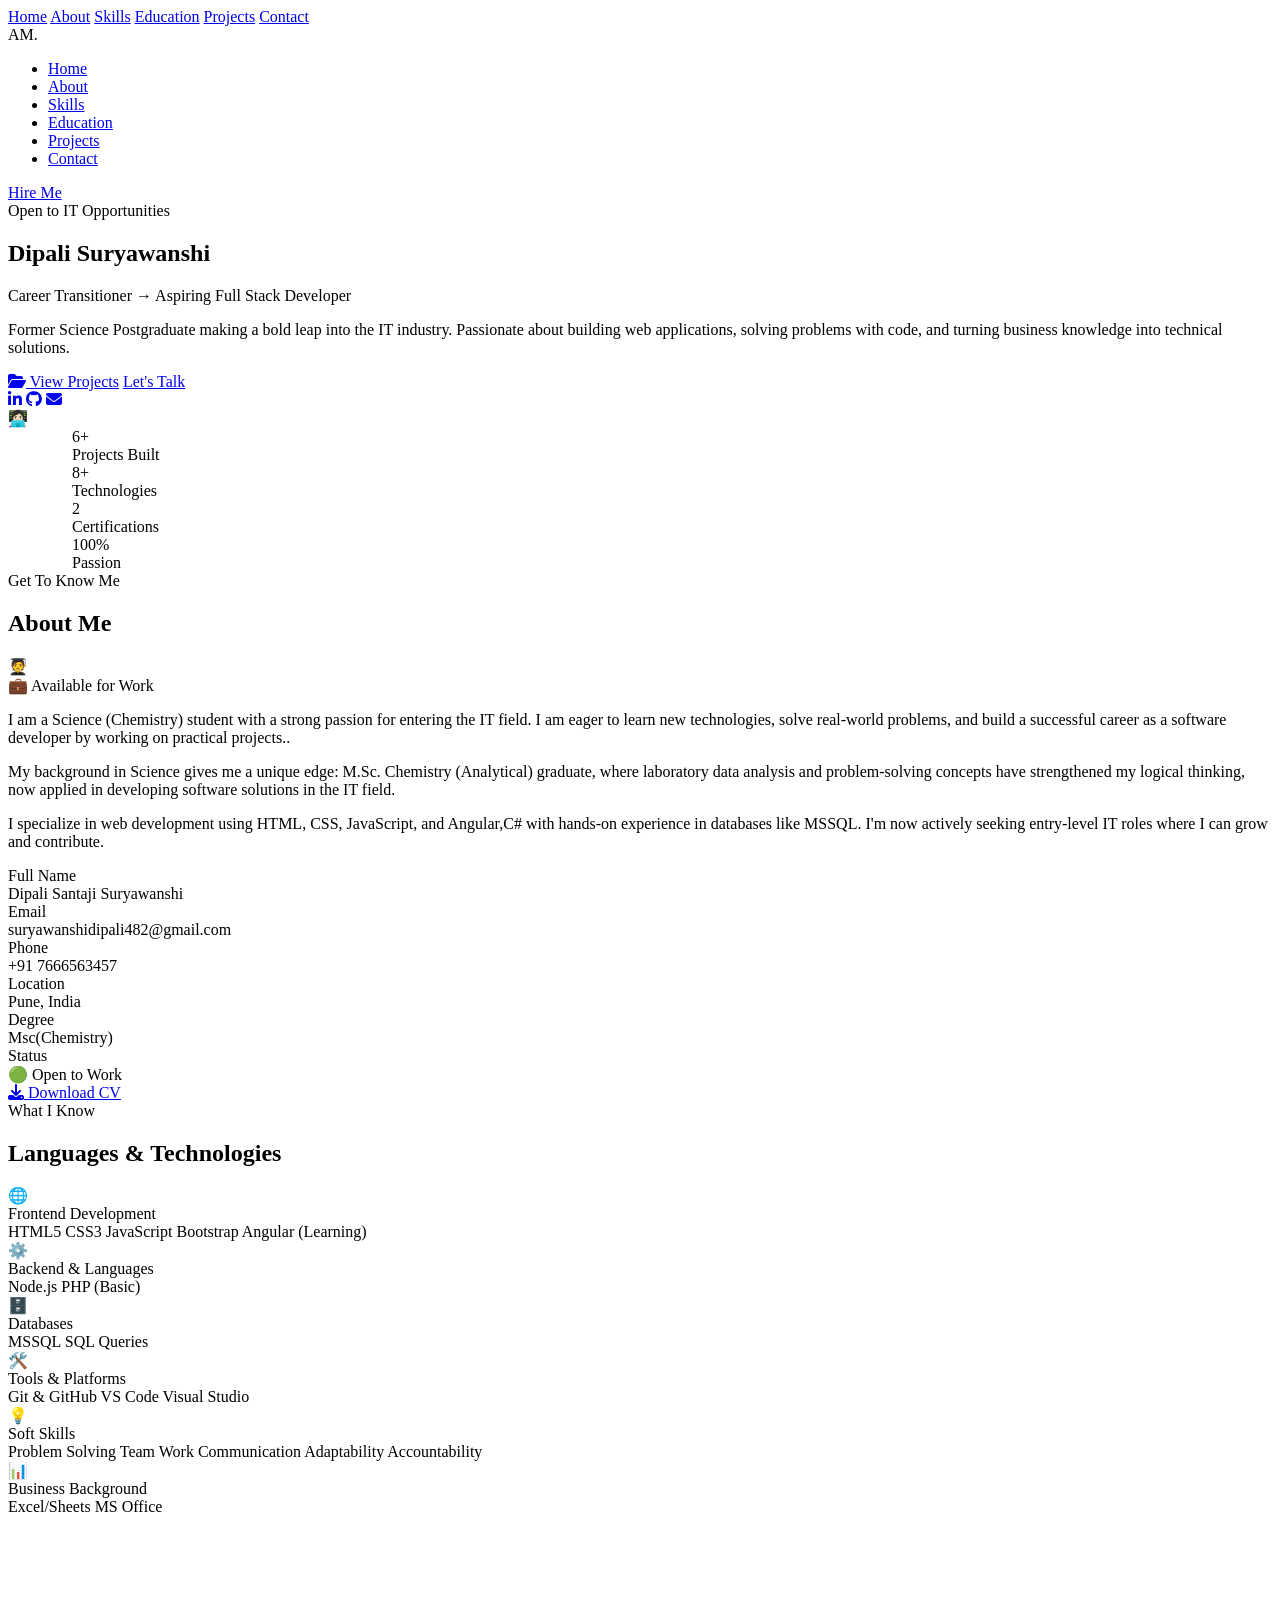
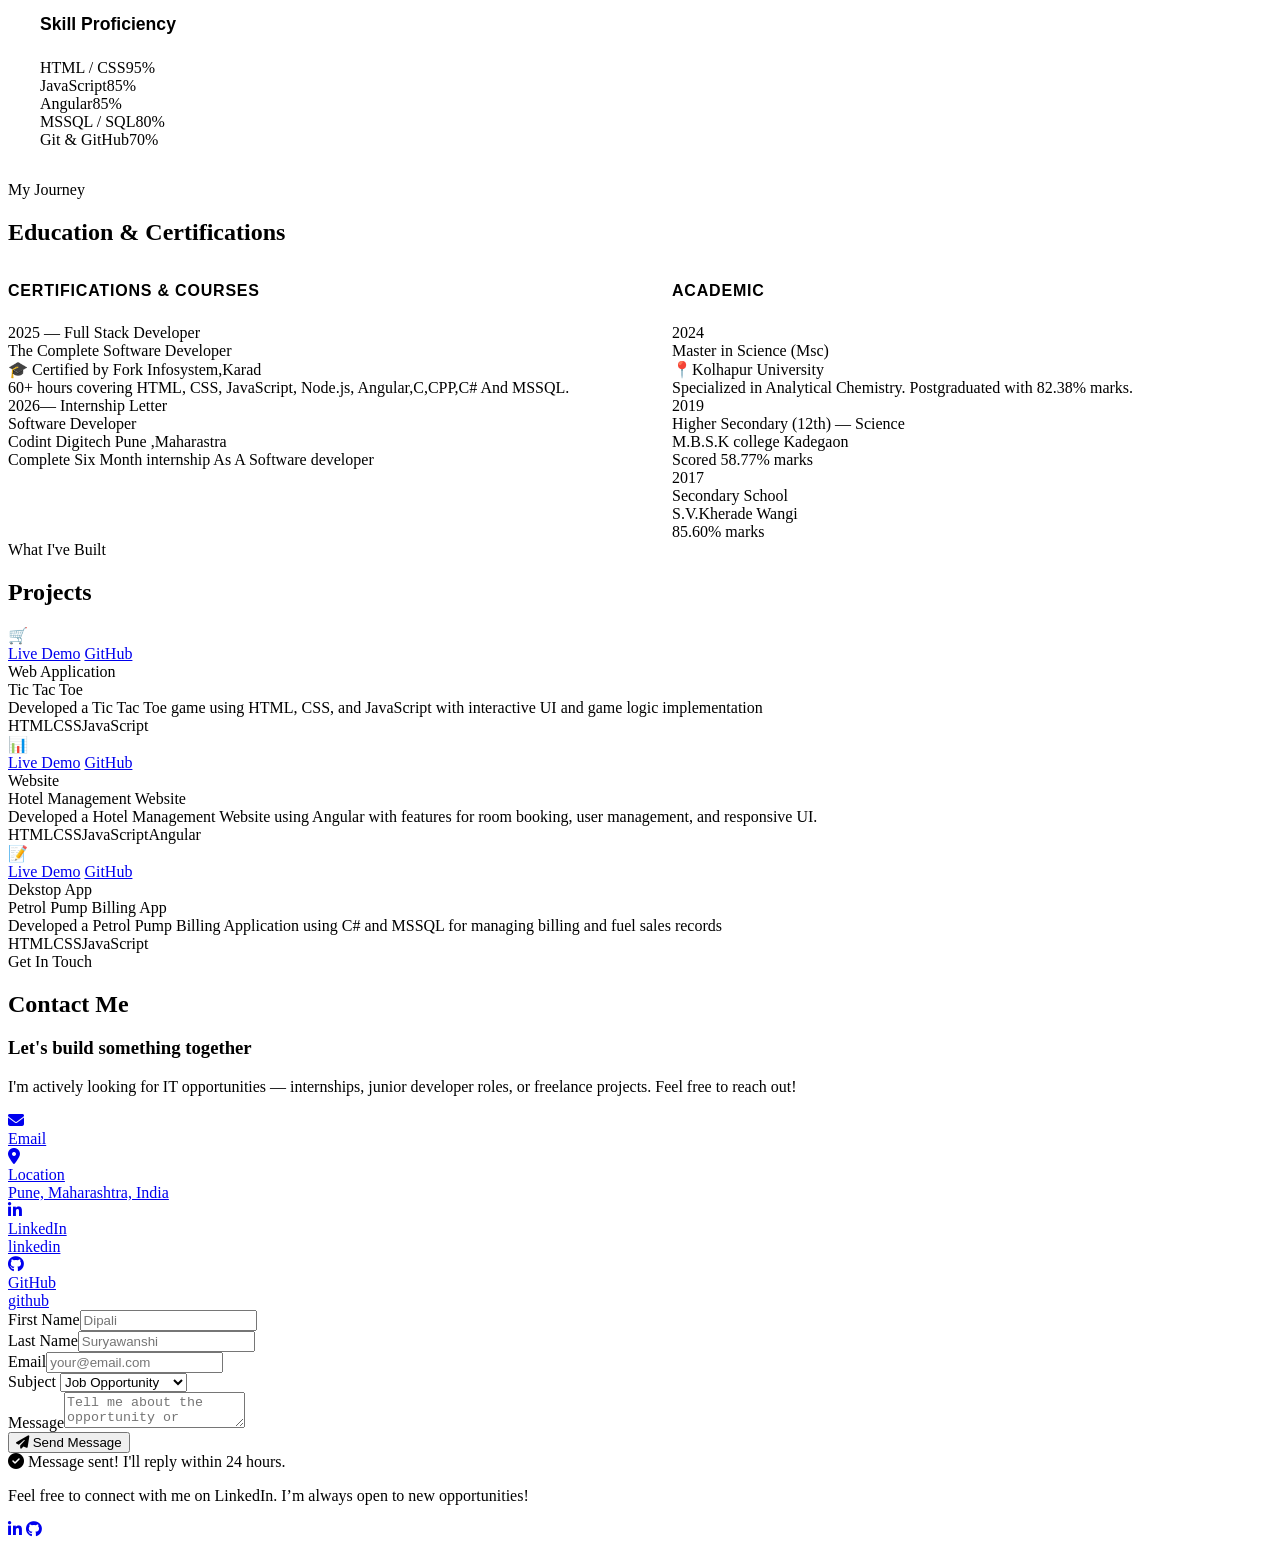
==== Portfolio/index.html @ f2ac3d58 "Add files via upload" ====
<!DOCTYPE html>
<html lang="en">

<head>
  <meta charset="UTF-8">
  <meta name="viewport" content="width=device-width, initial-scale=1.0">
  <title>Dipali Suryawanshi | Software Developer</title>
  <link rel="stylesheet" href="https://cdnjs.cloudflare.com/ajax/libs/font-awesome/6.5.0/css/all.min.css">
  <link rel="stylesheet" href="Style.css">
</head>

<body>

  <div class="cursor" id="cursor"></div>
  <div class="cursor-ring" id="cursorRing"></div>

  <!-- Mobile Nav -->
  <div class="mobile-nav" id="mobileNav">
    <a href="#home" onclick="closeMobile()">Home</a>
    <a href="#about" onclick="closeMobile()">About</a>
    <a href="#skills" onclick="closeMobile()">Skills</a>
    <a href="#education" onclick="closeMobile()">Education</a>
    <a href="#projects" onclick="closeMobile()">Projects</a>
    <a href="#contact" onclick="closeMobile()">Contact</a>
  </div>

  <!-- NAV -->
  <nav id="navbar">
    <div class="nav-logo">AM.</div>
    <ul class="nav-links">
      <li><a href="#home">Home</a></li>
      <li><a href="#about">About</a></li>
      <li><a href="#skills">Skills</a></li>
      <li><a href="#education">Education</a></li>
      <li><a href="#projects">Projects</a></li>
      <li><a href="#contact">Contact</a></li>
    </ul>
    <a href="#contact" class="nav-cta">Hire Me</a>
    <div class="hamburger" id="hamburger" onclick="toggleMobile()">
      <span></span><span></span><span></span>
    </div>
  </nav>

  <!-- HERO -->
  <section id="home">
    <div class="hero-bg"></div>
    <div class="hero-grid">
      <div class="hero-content">
        <div class="hero-tag"><span></span> Open to IT Opportunities</div>
        <h1 class="hero-name">Dipali <span class="highlight">Suryawanshi</span></h1>
        <p class="hero-role">Career Transitioner → Aspiring Full Stack Developer</p>
        <p class="hero-desc">Former Science Postgraduate making a bold leap into the IT industry. Passionate about
          building web applications, solving problems with code, and turning business knowledge into technical
          solutions.</p>
        <div class="hero-btns">
          <a href="#projects" class="btn-primary"><i class="fas fa-folder-open"></i> View Projects</a>
          <a href="#contact" class="btn-outline">Let's Talk</a>
        </div>
        <div class="hero-social">
          <a href="https://www.linkedin.com/in/dipali-suryawanshi/" class="social-icon" title="LinkedIn"><i class="fab fa-linkedin-in"></i></a>
          <a href="https://github.com/DipaliSuryawanshi2703" class="social-icon" title="GitHub"><i class="fab fa-github"></i></a>
          <a href="suryawanshidipali482@gmail.com" class="social-icon" title="Email"><i class="fas fa-envelope"></i></a>
        </div>
      </div>
      <div class="hero-image-wrap">
        <div class="hero-avatar-ring">
          <div class="orbit-dot" style="top:20px;left:50%;transform:translateX(-50%)"></div>
          <div class="orbit-dot"
            style="bottom:20px;left:50%;transform:translateX(-50%);background:var(--accent3);box-shadow:0 0 10px var(--accent3)">
          </div>
          <div class="hero-avatar">👩🏻‍💻</div>
        </div>
      </div>
    </div>
  </section>

  <!-- STATS -->
  <div style="padding: 0 4rem; background: var(--bg);">
    <div class="stats-bar reveal" style="max-width:1200px;margin:0 auto;">
      <div class="stat-item">
        <div class="stat-num">6+</div>
        <div class="stat-label">Projects Built</div>
      </div>
      <div class="stat-item">
        <div class="stat-num">8+</div>
        <div class="stat-label">Technologies</div>
      </div>
      <div class="stat-item">
        <div class="stat-num">2</div>
        <div class="stat-label">Certifications</div>
      </div>
      <div class="stat-item">
        <div class="stat-num">100%</div>
        <div class="stat-label">Passion</div>
      </div>
    </div>
  </div>

  <!-- ABOUT -->
  <section id="about">
    <div class="section-wrap">
      <div class="section-tag">Get To Know Me</div>
      <h2 class="section-title">About Me</h2>
      <div class="about-grid">
        <div class="about-img-wrap reveal">
          <div class="about-img">🧑‍🎓</div>
          <div class="about-badge">💼 Available for Work</div>
        </div>
        <div class="about-text reveal">
          <p>I am a Science (Chemistry) student with a strong passion for entering the IT field. I am
            eager to learn new technologies, solve real-world problems, and build a successful career as a software
            developer by working on practical projects..</p>
          <p>My background in Science gives me a unique edge: M.Sc. Chemistry (Analytical) graduate, where laboratory
            data analysis and problem-solving concepts have strengthened my logical thinking, now applied in developing
            software solutions in the IT field.</p>
          <p>I specialize in web development using HTML, CSS, JavaScript, and Angular,C# with hands-on experience in
            databases like MSSQL. I'm now actively seeking entry-level IT roles where I can grow and
            contribute.</p>
          <div class="about-info-grid">
            <div class="info-item">
              <div class="info-label">Full Name</div>
              <div class="info-value">Dipali Santaji Suryawanshi</div>
            </div>
            <div class="info-item">
              <div class="info-label">Email</div>
              <div class="info-value">suryawanshidipali482@gmail.com</div>
            </div>
            <div class="info-item">
              <div class="info-label">Phone</div>
              <div class="info-value">+91 7666563457</div>
            </div>
            <div class="info-item">
              <div class="info-label">Location</div>
              <div class="info-value">Pune, India</div>
            </div>
            <div class="info-item">
              <div class="info-label">Degree</div>
              <div class="info-value">Msc(Chemistry)</div>
            </div>
            <div class="info-item">
              <div class="info-label">Status</div>
              <div class="info-value" style="color:var(--accent3)">🟢 Open to Work</div>
            </div>
          </div>
          <a href="#" class="btn-primary" style="margin-top:1rem;width:fit-content"><i class="fas fa-download"></i>
            Download CV</a>
        </div>
      </div>
    </div>
  </section>

  <!-- SKILLS -->
  <section id="skills">
    <div class="section-wrap">
      <div class="section-tag">What I Know</div>
      <h2 class="section-title">Languages & Technologies</h2>
      <div class="skills-grid reveal">

        <div class="skill-cat">
          <div class="skill-cat-icon">🌐</div>
          <div class="skill-cat-title">Frontend Development</div>
          <div class="skill-tags">
            <span class="skill-tag">HTML5</span>
            <span class="skill-tag">CSS3</span>
            <span class="skill-tag">JavaScript</span>
            <span class="skill-tag">Bootstrap</span>
            <span class="skill-tag">Angular (Learning)</span>
          </div>
        </div>

        <div class="skill-cat">
          <div class="skill-cat-icon">⚙️</div>
          <div class="skill-cat-title">Backend & Languages</div>
          <div class="skill-tags">
            <span class="skill-tag">Node.js</span>
            <span class="skill-tag">PHP (Basic)</span>

          </div>
        </div>

        <div class="skill-cat">
          <div class="skill-cat-icon">🗄️</div>
          <div class="skill-cat-title">Databases</div>
          <div class="skill-tags">
            <span class="skill-tag db">MSSQL</span>
            <span class="skill-tag db">SQL Queries</span>
          </div>
        </div>

        <div class="skill-cat">
          <div class="skill-cat-icon">🛠️</div>
          <div class="skill-cat-title">Tools & Platforms</div>
          <div class="skill-tags">
            <span class="skill-tag">Git & GitHub</span>
            <span class="skill-tag">VS Code</span>
            <span class="skill-tag">Visual Studio</span>
          </div>
        </div>

        <div class="skill-cat">
          <div class="skill-cat-icon">💡</div>
          <div class="skill-cat-title">Soft Skills</div>
          <div class="skill-tags">
            <span class="skill-tag">Problem Solving</span>
            <span class="skill-tag">Team Work</span>
            <span class="skill-tag">Communication</span>
            <span class="skill-tag">Adaptability</span>
            <span class="skill-tag">Accountability</span>
          </div>
        </div>

        <div class="skill-cat">
          <div class="skill-cat-icon">📊</div>
          <div class="skill-cat-title">Business Background</div>
          <div class="skill-tags">
            <span class="skill-tag">Excel/Sheets</span>
            <span class="skill-tag">MS Office</span>
          </div>
        </div>
      </div>

      <!-- Skill Proficiency Bars -->
      <div class="reveal"
        style="margin-top:3rem;background:var(--card);border:1px solid var(--border);border-radius:16px;padding:2rem;">
        <h3 style="font-family:'Syne',sans-serif;font-weight:700;font-size:1.1rem;margin-bottom:1.5rem;">Skill
          Proficiency</h3>
        <div class="skill-bars" id="skillBars">
          <div class="skill-bar-item">
            <div class="skill-bar-top"><span>HTML / CSS</span><span>95%</span></div>
            <div class="skill-bar-track">
              <div class="skill-bar-fill" data-width="95"></div>
            </div>
          </div>
          <div class="skill-bar-item">
            <div class="skill-bar-top"><span>JavaScript</span><span>85%</span></div>
            <div class="skill-bar-track">
              <div class="skill-bar-fill" data-width="85"></div>
            </div>
          </div>
          <div class="skill-bar-item">
            <div class="skill-bar-top"><span>Angular</span><span>85%</span></div>
            <div class="skill-bar-track">
              <div class="skill-bar-fill" data-width="85"></div>
            </div>
          </div>
          <div class="skill-bar-item">
            <div class="skill-bar-top"><span>MSSQL / SQL</span><span>80%</span></div>
            <div class="skill-bar-track">
              <div class="skill-bar-fill" data-width="80"></div>
            </div>
          </div>
          <div class="skill-bar-item">
            <div class="skill-bar-top"><span>Git & GitHub</span><span>70%</span></div>
            <div class="skill-bar-track">
              <div class="skill-bar-fill" data-width="70"></div>
            </div>
          </div>
        </div>
      </div>
    </div>
  </section>

  <!-- EDUCATION -->
  <section id="education">
    <div class="section-wrap">
      <div class="section-tag">My Journey</div>
      <h2 class="section-title">Education & Certifications</h2>
      <div style="display:grid;grid-template-columns:1fr 1fr;gap:4rem;" class="reveal">
         <div>
            <h3
              style="font-family:'Syne',sans-serif;font-size:1rem;color:var(--muted);margin-bottom:1.5rem;font-weight:600;letter-spacing:0.05em;text-transform:uppercase;">
              Certifications & Courses</h3>
            <div class="timeline">
              <div class="timeline-item">
                <div class="timeline-dot" style="background:var(--accent3);box-shadow:0 0 12px var(--accent3)"></div>
                <div class="timeline-card">
                  <div class="timeline-year">2025 — Full Stack Developer</div>
                  <div class="timeline-degree">The Complete Software Developer</div>
                  <div class="timeline-school">🎓 Certified by Fork Infosystem,Karad</div>
                  <div class="timeline-desc">60+ hours covering HTML, CSS, JavaScript, Node.js, Angular,C,CPP,C# And
                    MSSQL.
                  </div>
                </div>
              </div>

              <div class="timeline-item">
                <div class="timeline-dot" style="background:var(--accent);box-shadow:0 0 12px var(--accent)"></div>
                <div class="timeline-card">
                  <div class="timeline-year">2026— Internship Letter</div>
                  <div class="timeline-degree">Software Developer</div>
                  <div class="timeline-school">Codint Digitech Pune ,Maharastra</div>
                  <div class="timeline-desc">Complete Six Month internship As A Software developer</div>
                </div>
              </div>
            </div>
          </div>
        <div>
          <h3
            style="font-family:'Syne',sans-serif;font-size:1rem;color:var(--muted);margin-bottom:1.5rem;font-weight:600;letter-spacing:0.05em;text-transform:uppercase;">
            Academic</h3>
          <div class="timeline">
            <div class="timeline-item">
              <div class="timeline-dot"></div>
              <div class="timeline-card">
                <div class="timeline-year">2024</div>
                <div class="timeline-degree">Master in Science (Msc)</div>
                <div class="timeline-school">📍Kolhapur University</div>
                <div class="timeline-desc">Specialized in Analytical Chemistry. Postgraduated with 82.38% marks.</div>
              </div>
            </div>
            <div class="timeline-item">
              <div class="timeline-dot"></div>
              <div class="timeline-card">
                <div class="timeline-year">2019</div>
                <div class="timeline-degree">Higher Secondary (12th) — Science</div>
                <div class="timeline-school">M.B.S.K college Kadegaon</div>
                <div class="timeline-desc">Scored 58.77% marks</div>
              </div>
            </div>
            <div class="timeline">
              <div class="timeline-item">
                <div class="timeline-dot"></div>
                <div class="timeline-card">
                  <div class="timeline-year">2017</div>
                  <div class="timeline-degree">Secondary School</div>
                  <div class="timeline-school">S.V.Kherade Wangi</div>
                  <div class="timeline-desc">85.60% marks</div>
                </div>
              </div>
            </div>
          </div>
        </div>
      </div>
      </div>
  </section>

  <!-- PROJECTS -->
  <section id="projects">
    <div class="section-wrap">
      <div class="section-tag">What I've Built</div>
      <h2 class="section-title">Projects</h2>
      <div class="projects-grid">

        <div class="project-card reveal">
          <div class="project-thumb c1">
            🛒
            <div class="project-thumb-overlay">
              <a href="#" class="project-link">Live Demo</a>
              <a href="#" class="project-link">GitHub</a>
            </div>
          </div>
          <div class="project-body">
            <div class="project-tag">Web Application</div>
            <div class="project-title">Tic Tac Toe</div>
            <div class="project-desc">Developed a Tic Tac Toe game using HTML, CSS, and JavaScript with interactive UI
              and game logic implementation</div>
            <div class="project-stack">
              <span class="stack-chip">HTML</span><span class="stack-chip">CSS</span><span
                class="stack-chip">JavaScript</span>
            </div>
          </div>
        </div>

        <div class="project-card reveal">
          <div class="project-thumb c2">
            📊
            <div class="project-thumb-overlay">
              <a href="#" class="project-link">Live Demo</a>
              <a href="#" class="project-link">GitHub</a>
            </div>
          </div>
          <div class="project-body">
            <div class="project-tag">Website</div>
            <div class="project-title">Hotel Management Website</div>
            <div class="project-desc">Developed a Hotel Management Website using Angular with features for room booking,
              user management, and responsive UI.</div>
            <div class="project-stack">
              <span class="stack-chip">HTML</span><span class="stack-chip">CSS</span><span
                class="stack-chip">JavaScript</span><span class="stack-chip">Angular</span>
            </div>
          </div>
        </div>

        <div class="project-card reveal">
          <div class="project-thumb c3">
            📝
            <div class="project-thumb-overlay">
              <a href="#" class="project-link">Live Demo</a>
              <a href="#" class="project-link">GitHub</a>
            </div>
          </div>
          <div class="project-body">
            <div class="project-tag">Dekstop App</div>
            <div class="project-title">Petrol Pump Billing App</div>
            <div class="project-desc">Developed a Petrol Pump Billing Application using C# and MSSQL for managing
              billing and fuel sales records</div>
            <div class="project-stack">
              <span class="stack-chip">HTML</span><span class="stack-chip">CSS</span><span
                class="stack-chip">JavaScript</span>
            </div>
          </div>
        </div>
      </div>
    </div>
  </section>

  <!-- CONTACT -->
  <section id="contact">
    <div class="section-wrap">
      <div class="section-tag">Get In Touch</div>
      <h2 class="section-title">Contact Me</h2>
      <div class="contact-grid">
        <div class="contact-info reveal">
          <h3>Let's build something together</h3>
          <p>I'm actively looking for IT opportunities — internships, junior developer roles, or freelance projects.
            Feel free to reach out!</p>
          <a href="suryawanshidipali482@gmail.com" class="contact-item">
            <div class="contact-icon"><i class="fas fa-envelope"></i></div>
            <div>
              <div class="contact-detail-label">Email</div>
              <div class="contact-detail-val"></div>
            </div>
          </a>

          <a href="#" class="contact-item">
            <div class="contact-icon"><i class="fas fa-map-marker-alt"></i></div>
            <div>
              <div class="contact-detail-label">Location</div>
              <div class="contact-detail-val">Pune, Maharashtra, India</div>
            </div>
          </a>
          <a href="#" class="contact-item">
            <div class="contact-icon"><i class="fab fa-linkedin-in"></i></div>
            <div>
              <div class="contact-detail-label">LinkedIn</div>
              <div class="contact-detail-val">linkedin</div>
            </div>
          </a>
          <a href="#" class="contact-item">
            <div class="contact-icon"><i class="fab fa-github"></i></div>
            <div>
              <div class="contact-detail-label">GitHub</div>
              <div class="contact-detail-val">github</div>
            </div>
          </a>
        </div>
        <div class="reveal">
          <form class="contact-form" id="contactForm">
            <div class="form-row">
              <div class="form-group"><label>First Name</label><input type="text" placeholder="Dipali"></div>
              <div class="form-group"><label>Last Name</label><input type="text" placeholder="Suryawanshi"></div>
            </div>
            <div class="form-group"><label>Email</label><input type="email" placeholder="your@email.com"></div>
            <div class="form-group">
              <label>Subject</label>
              <select>
                <option>Job Opportunity</option>
                <option>Freelance Project</option>
                <option>Collaboration</option>
                <option>Just Saying Hi</option>
                <option>Other</option>
              </select>
            </div>
            <div class="form-group"><label>Message</label><textarea
                placeholder="Tell me about the opportunity or project..."></textarea></div>
            <button type="button" class="form-submit" onclick="submitForm()"><i class="fas fa-paper-plane"></i> Send
              Message</button>
            <div class="form-success" id="formSuccess"><i class="fas fa-check-circle"></i> Message sent! I'll reply
              within 24 hours.</div>
          </form>
        </div>
      </div>
    </div>
  </section>

  <!-- FOOTER -->
  <footer>
    <p>Feel free to connect with me on LinkedIn. I’m always open to new opportunities!</p>
    <div class="footer-social">
      <a href="https://www.linkedin.com/in/dipali-suryawanshi/" class="social-icon"><i class="fab fa-linkedin-in"></i></a>
      <a href="https://github.com/DipaliSuryawanshi2703" class="social-icon"><i class="fab fa-github"></i></a>
    </div>
  </footer>

  <script src="./Script.js"></script>
</body>

</html>
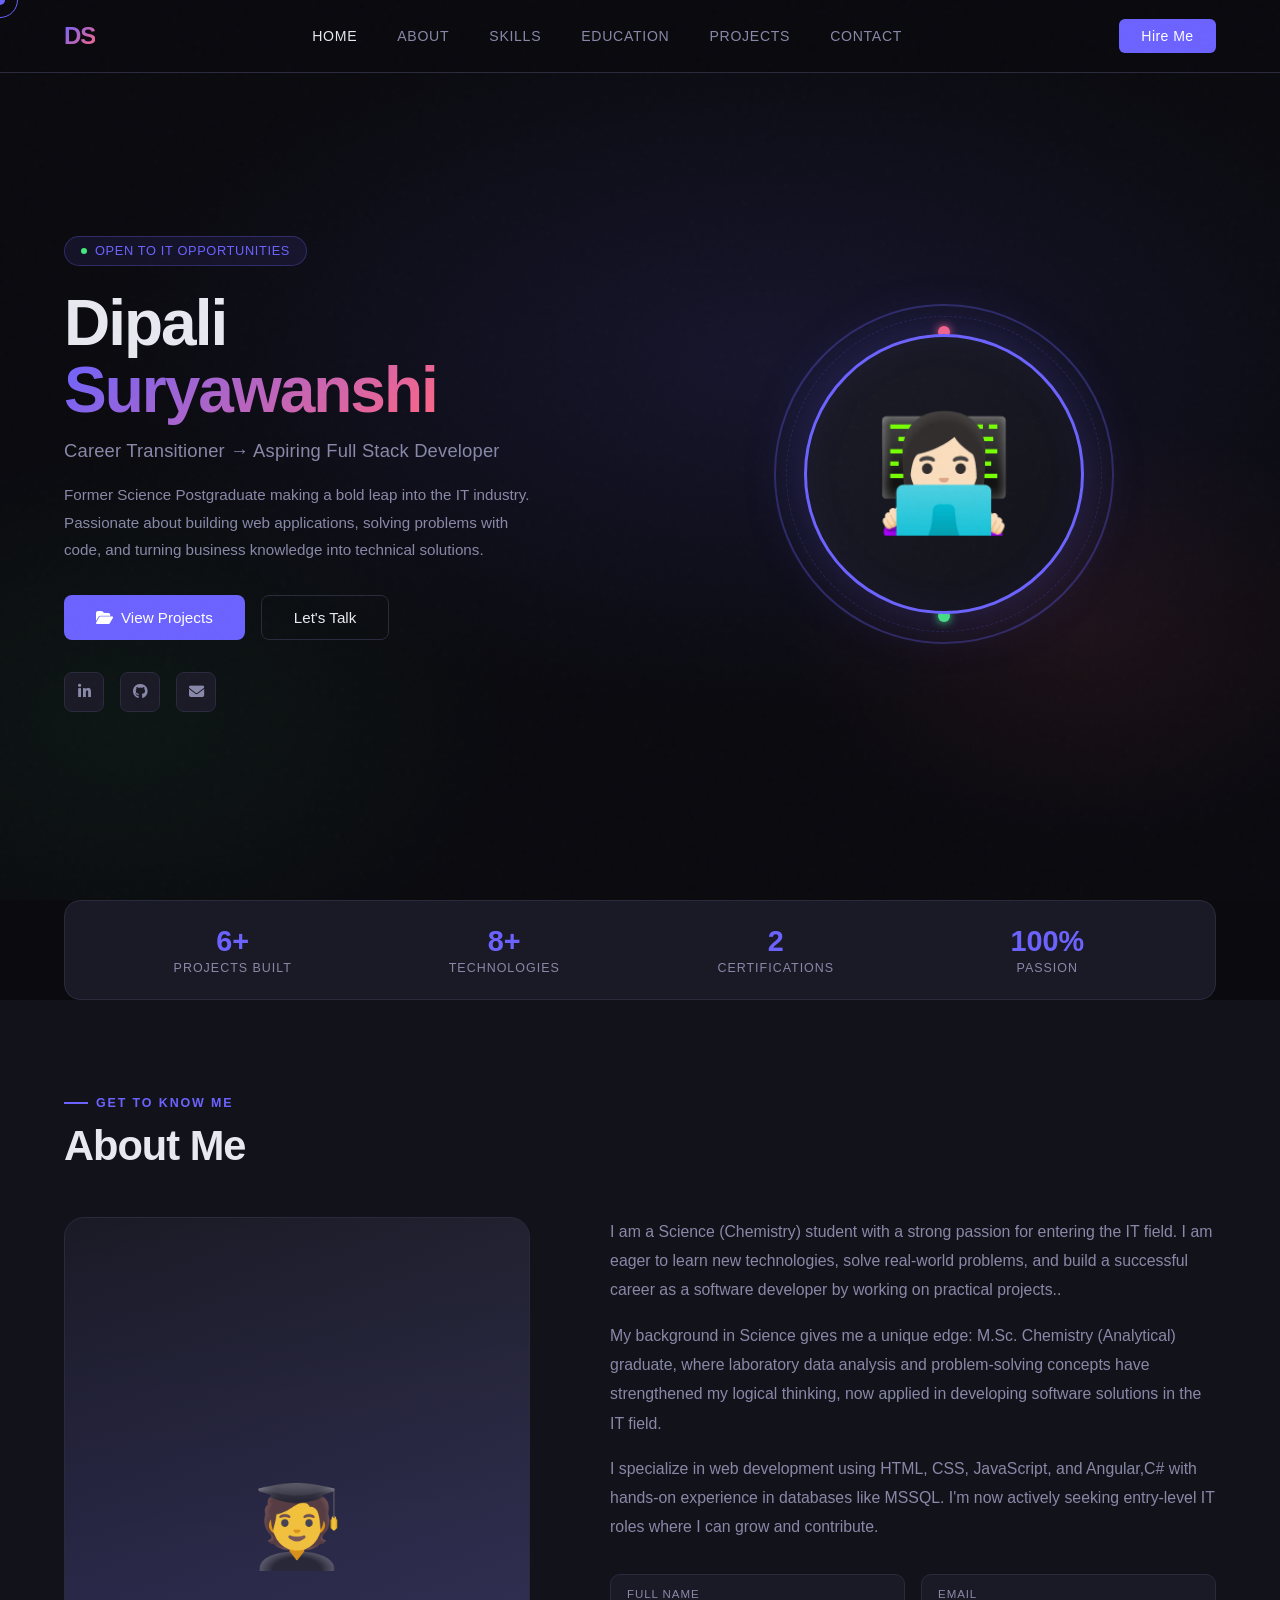
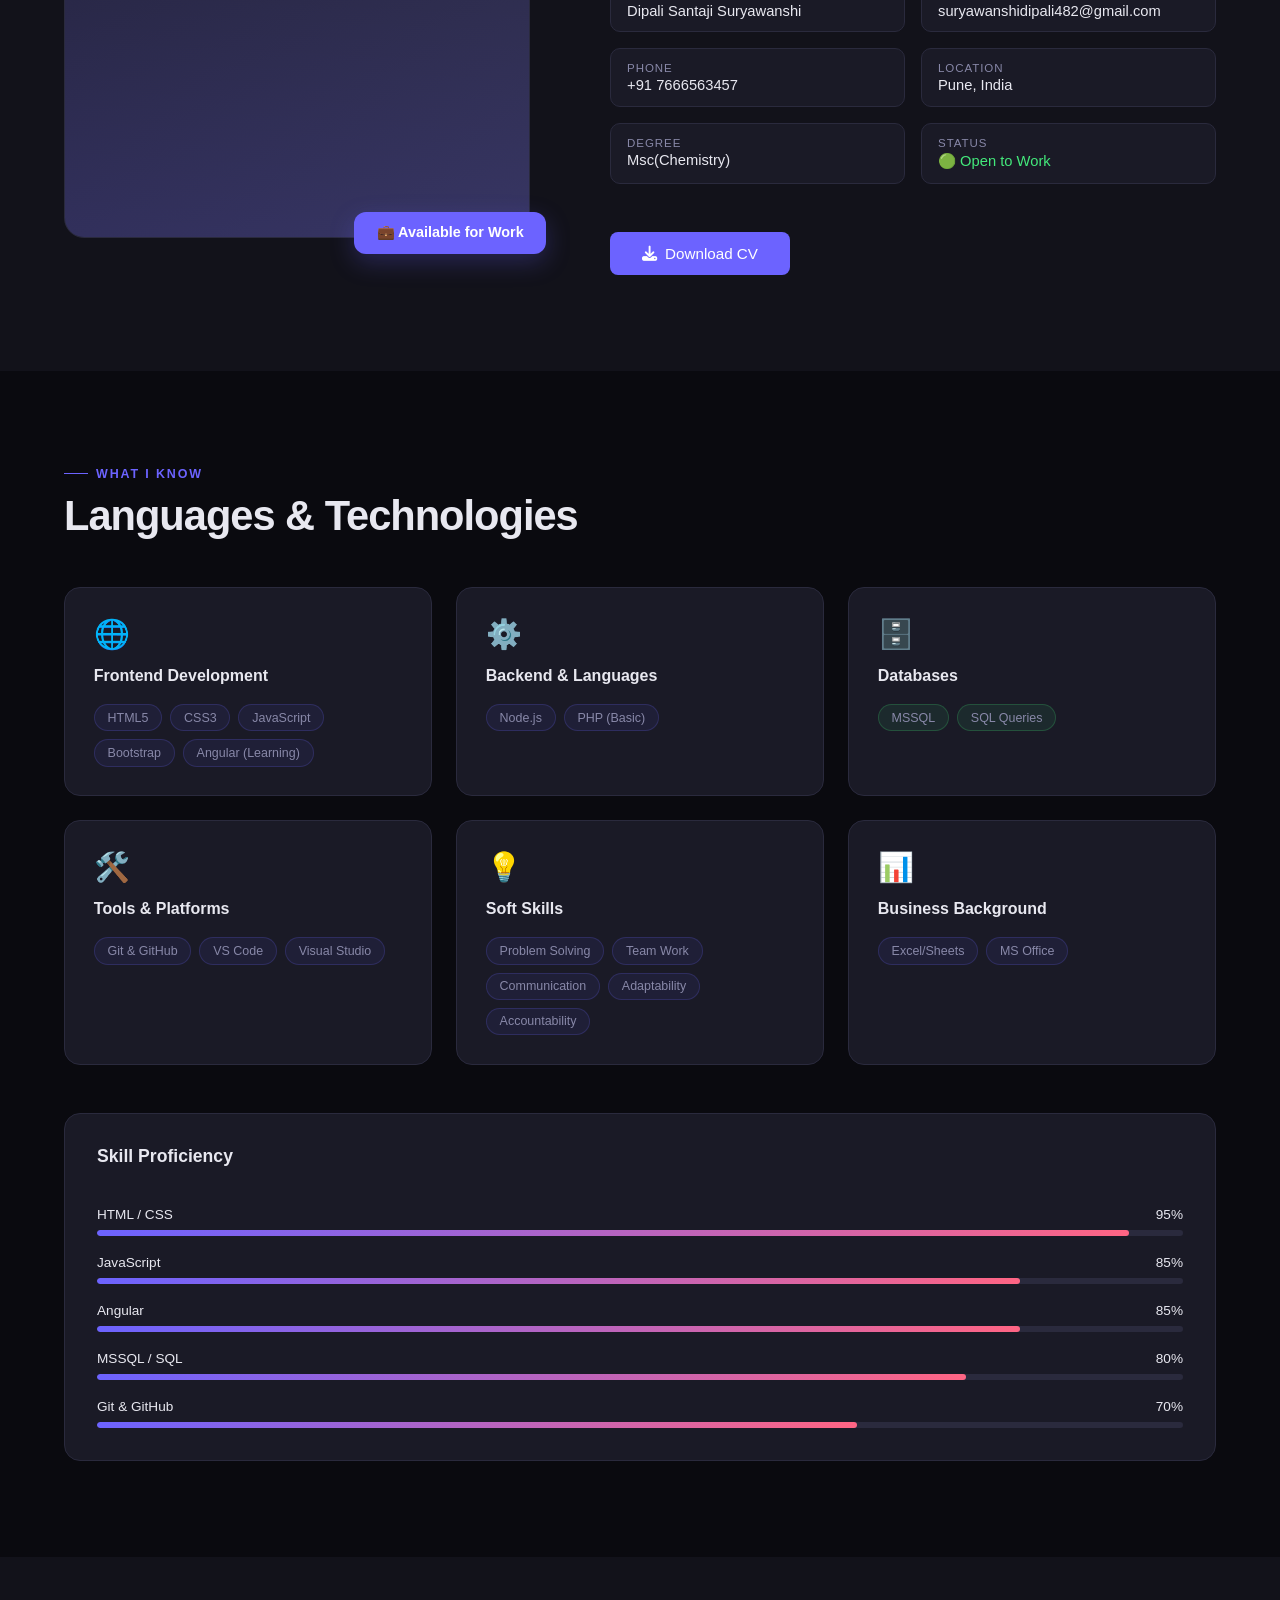
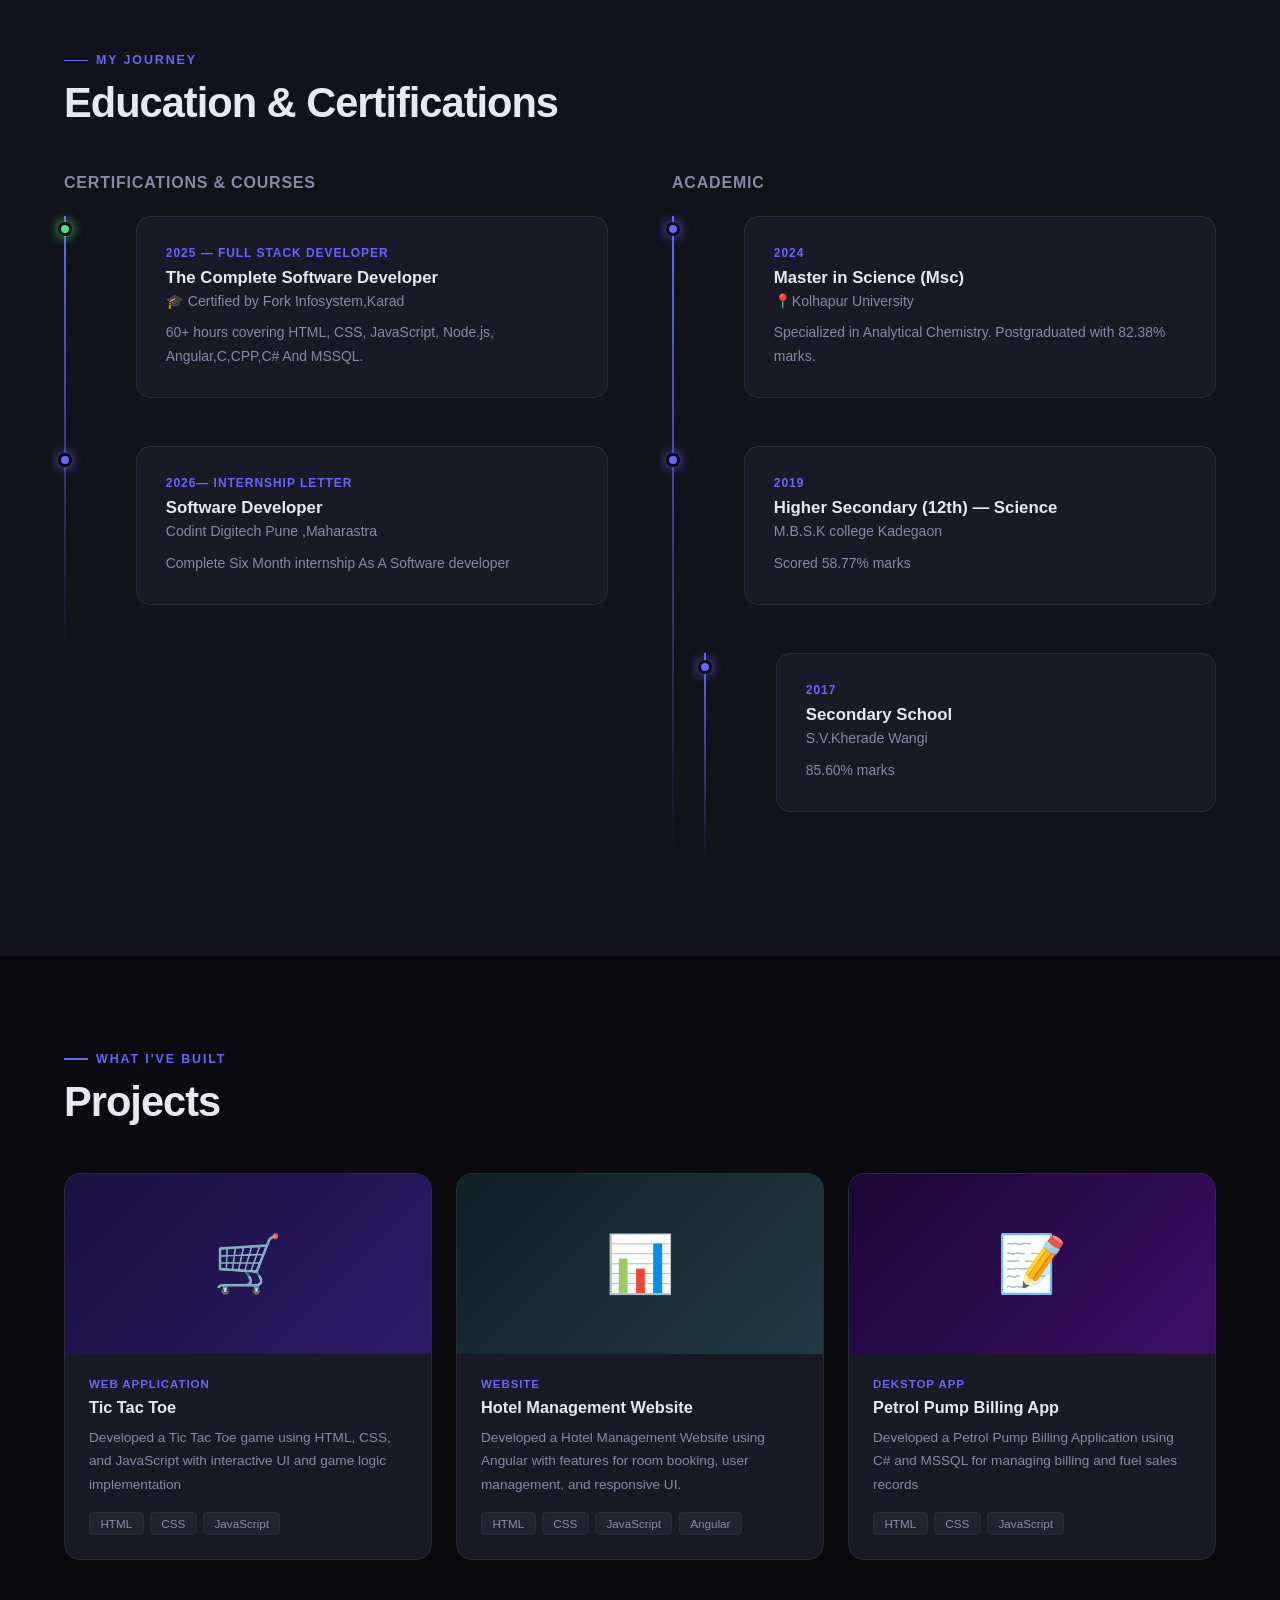
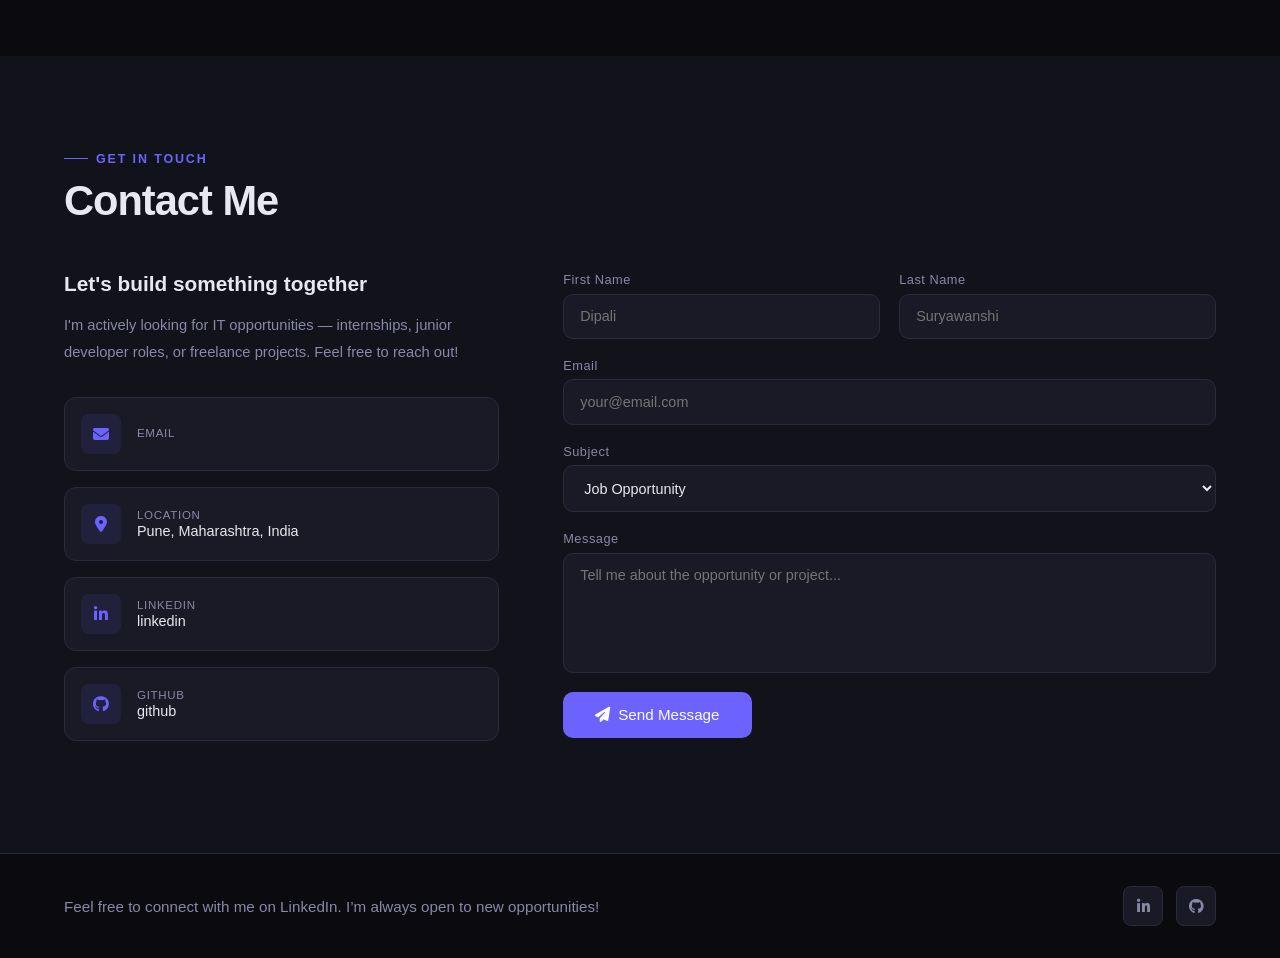
==== commit 69eed9d2: "Update navigation logo from 'AM' to 'DS'" ====
--- a/Portfolio/index.html
+++ b/Portfolio/index.html
@@ -26,7 +26,7 @@
 
   <!-- NAV -->
   <nav id="navbar">
-    <div class="nav-logo">AM.</div>
+    <div class="nav-logo">DS</div>
     <ul class="nav-links">
       <li><a href="#home">Home</a></li>
       <li><a href="#about">About</a></li>
@@ -485,4 +485,4 @@
   <script src="./Script.js"></script>
 </body>
 
-</html>+</html>
--- a/Portfolio/Style.css
+++ b/Portfolio/Style.css
@@ -0,0 +1,409 @@
+
+  :root {
+    --bg: #0a0a0f;
+    --surface: #12121a;
+    --card: #1a1a26;
+    --border: #2a2a3d;
+    --accent: #6c63ff;
+    --accent2: #ff6584;
+    --accent3: #43e97b;
+    --text: #e8e8f0;
+    --muted: #8888a8;
+    --glow: rgba(108,99,255,0.25);
+  }
+
+  *, *::before, *::after { margin: 0; padding: 0; box-sizing: border-box; }
+
+  html { scroll-behavior: smooth; }
+
+  body {
+    font-family: 'DM Sans', sans-serif;
+    background: var(--bg);
+    color: var(--text);
+    overflow-x: hidden;
+    cursor: none;
+  }
+
+  /* Custom Cursor */
+  .cursor { position: fixed; width: 10px; height: 10px; background: var(--accent); border-radius: 50%; pointer-events: none; z-index: 9999; transition: transform 0.1s; transform: translate(-50%,-50%); }
+  .cursor-ring { position: fixed; width: 36px; height: 36px; border: 1.5px solid var(--accent); border-radius: 50%; pointer-events: none; z-index: 9998; transition: transform 0.18s ease, width 0.2s, height 0.2s; transform: translate(-50%,-50%); }
+  body:hover .cursor-ring.hovering { width: 52px; height: 52px; border-color: var(--accent2); }
+
+  /* Noise Overlay */
+  body::before {
+    content: '';
+    position: fixed; inset: 0;
+    background-image: url("data:image/svg+xml,%3Csvg viewBox='0 0 200 200' xmlns='http://www.w3.org/2000/svg'%3E%3Cfilter id='n'%3E%3CfeTurbulence type='fractalNoise' baseFrequency='0.75' numOctaves='4' stitchTiles='stitch'/%3E%3C/filter%3E%3Crect width='100%25' height='100%25' filter='url(%23n)' opacity='0.04'/%3E%3C/svg%3E");
+    pointer-events: none; z-index: 9997; opacity: 0.5;
+  }
+
+  /* NAV */
+  nav {
+    position: fixed; top: 0; left: 0; right: 0; z-index: 999;
+    padding: 1.2rem 4rem;
+    display: flex; align-items: center; justify-content: space-between;
+    background: rgba(10,10,15,0.85);
+    backdrop-filter: blur(20px);
+    border-bottom: 1px solid var(--border);
+    transition: all 0.3s;
+  }
+  .nav-logo {
+    font-family: 'Syne', sans-serif;
+    font-size: 1.5rem; font-weight: 800;
+    background: linear-gradient(135deg, var(--accent), var(--accent2));
+    -webkit-background-clip: text; -webkit-text-fill-color: transparent;
+    letter-spacing: -1px;
+  }
+  .nav-links { display: flex; gap: 2.5rem; list-style: none; }
+  .nav-links a {
+    font-size: 0.88rem; font-weight: 500; color: var(--muted);
+    text-decoration: none; letter-spacing: 0.05em; text-transform: uppercase;
+    transition: color 0.3s; position: relative;
+  }
+  .nav-links a::after {
+    content: ''; position: absolute; left: 0; bottom: -4px;
+    width: 0; height: 1.5px;
+    background: var(--accent); transition: width 0.3s;
+  }
+  .nav-links a:hover { color: var(--text); }
+  .nav-links a:hover::after { width: 100%; }
+  .nav-cta {
+    padding: 0.55rem 1.4rem;
+    background: var(--accent); color: #fff;
+    border: none; border-radius: 6px;
+    font-family: 'DM Sans', sans-serif; font-size: 0.88rem; font-weight: 500;
+    cursor: none; transition: all 0.3s; letter-spacing: 0.03em;
+    text-decoration: none;
+  }
+  .nav-cta:hover { background: #8b85ff; transform: translateY(-1px); box-shadow: 0 8px 24px var(--glow); }
+
+  /* HAMBURGER */
+  .hamburger { display: none; flex-direction: column; gap: 5px; cursor: none; }
+  .hamburger span { width: 24px; height: 2px; background: var(--text); transition: all 0.3s; }
+
+  /* HERO */
+  #home {
+    min-height: 100vh;
+    display: flex; align-items: center;
+    padding: 7rem 4rem 4rem;
+    position: relative;
+    overflow: hidden;
+  }
+  .hero-bg {
+    position: absolute; inset: 0;
+    background: radial-gradient(ellipse 80% 60% at 60% 40%, rgba(108,99,255,0.12) 0%, transparent 65%),
+                radial-gradient(ellipse 40% 40% at 85% 70%, rgba(255,101,132,0.08) 0%, transparent 60%),
+                radial-gradient(ellipse 50% 50% at 10% 80%, rgba(67,233,123,0.05) 0%, transparent 60%);
+  }
+  .hero-grid {
+    display: grid; grid-template-columns: 1fr 1fr;
+    gap: 4rem; align-items: center;
+    max-width: 1200px; margin: 0 auto; width: 100%;
+    position: relative; z-index: 1;
+  }
+  .hero-tag {
+    display: inline-flex; align-items: center; gap: 0.5rem;
+    padding: 0.4rem 1rem;
+    background: rgba(108,99,255,0.1); border: 1px solid rgba(108,99,255,0.3);
+    border-radius: 100px; font-size: 0.8rem; color: var(--accent);
+    font-weight: 500; letter-spacing: 0.05em; text-transform: uppercase;
+    margin-bottom: 1.5rem; width: fit-content;
+    animation: fadeUp 0.6s ease both;
+  }
+  .hero-tag span { width: 6px; height: 6px; background: var(--accent3); border-radius: 50%; animation: pulse 2s infinite; }
+  @keyframes pulse { 0%,100%{opacity:1;transform:scale(1)} 50%{opacity:0.5;transform:scale(1.4)} }
+  .hero-name {
+    font-family: 'Syne', sans-serif;
+    font-size: clamp(2.8rem, 5vw, 4.5rem); font-weight: 800;
+    line-height: 1.05; letter-spacing: -2px;
+    animation: fadeUp 0.6s 0.1s ease both;
+  }
+  .hero-name .highlight {
+    background: linear-gradient(135deg, var(--accent) 0%, var(--accent2) 100%);
+    -webkit-background-clip: text; -webkit-text-fill-color: transparent;
+  }
+  .hero-role {
+    font-size: 1.15rem; color: var(--muted); font-weight: 300;
+    margin: 1rem 0 0.5rem; letter-spacing: 0.01em;
+    animation: fadeUp 0.6s 0.2s ease both;
+  }
+  .hero-desc {
+    font-size: 0.95rem; color: var(--muted); line-height: 1.8;
+    max-width: 480px; margin: 1.2rem 0 2rem;
+    animation: fadeUp 0.6s 0.3s ease both;
+  }
+  .hero-btns { display: flex; gap: 1rem; animation: fadeUp 0.6s 0.4s ease both; flex-wrap: wrap; }
+  .btn-primary {
+    padding: 0.8rem 2rem;
+    background: var(--accent); color: #fff;
+    border: none; border-radius: 8px;
+    font-family: 'DM Sans', sans-serif; font-size: 0.95rem; font-weight: 500;
+    cursor: none; transition: all 0.3s; text-decoration: none; display: inline-flex; align-items: center; gap: 0.5rem;
+  }
+  .btn-primary:hover { transform: translateY(-2px); box-shadow: 0 12px 32px var(--glow); }
+  .btn-outline {
+    padding: 0.8rem 2rem;
+    background: transparent; color: var(--text);
+    border: 1px solid var(--border); border-radius: 8px;
+    font-family: 'DM Sans', sans-serif; font-size: 0.95rem;
+    cursor: none; transition: all 0.3s; text-decoration: none;
+  }
+  .btn-outline:hover { border-color: var(--accent); color: var(--accent); transform: translateY(-2px); }
+  .hero-social { display: flex; gap: 1rem; margin-top: 2rem; animation: fadeUp 0.6s 0.5s ease both; }
+  .social-icon {
+    width: 40px; height: 40px;
+    background: var(--card); border: 1px solid var(--border);
+    border-radius: 8px; display: flex; align-items: center; justify-content: center;
+    color: var(--muted); text-decoration: none; font-size: 0.95rem;
+    transition: all 0.3s;
+  }
+  .social-icon:hover { border-color: var(--accent); color: var(--accent); transform: translateY(-3px); box-shadow: 0 8px 20px var(--glow); }
+
+  /* Hero Image */
+  .hero-image-wrap {
+    display: flex; justify-content: center; align-items: center;
+    animation: fadeUp 0.6s 0.2s ease both;
+    position: relative;
+  }
+  .hero-avatar-ring {
+    width: 340px; height: 340px; border-radius: 50%;
+    border: 2px solid rgba(108,99,255,0.3);
+    display: flex; align-items: center; justify-content: center;
+    position: relative; animation: rotate 20s linear infinite;
+  }
+  .hero-avatar-ring::before {
+    content: ''; position: absolute; inset: 10px;
+    border-radius: 50%; border: 1px dashed rgba(108,99,255,0.2);
+  }
+  .hero-avatar {
+    width: 280px; height: 280px; border-radius: 50%;
+    background: linear-gradient(135deg, var(--card), var(--surface));
+    border: 3px solid var(--accent);
+    display: flex; align-items: center; justify-content: center;
+    font-size: 7rem; position: absolute;
+    box-shadow: 0 0 60px var(--glow), inset 0 0 40px rgba(108,99,255,0.05);
+    animation: float 6s ease-in-out infinite;
+    counter-reset: none;
+  }
+  .orbit-dot {
+    position: absolute; width: 12px; height: 12px;
+    background: var(--accent2); border-radius: 50%;
+    box-shadow: 0 0 10px var(--accent2);
+  }
+  @keyframes rotate { from{transform:rotate(0deg)} to{transform:rotate(360deg)} }
+  @keyframes float { 0%,100%{transform:translateY(0)} 50%{transform:translateY(-12px)} }
+  @keyframes fadeUp { from{opacity:0;transform:translateY(24px)} to{opacity:1;transform:translateY(0)} }
+
+  /* Stats Bar */
+  .stats-bar {
+    background: var(--card); border: 1px solid var(--border);
+    border-radius: 16px; padding: 1.5rem 2.5rem;
+    display: grid; grid-template-columns: repeat(4, 1fr);
+    gap: 1rem; max-width: 1200px; margin: 0 auto 0;
+    position: relative; z-index: 2;
+  }
+  .stat-item { text-align: center; }
+  .stat-num { font-family: 'Syne', sans-serif; font-size: 1.8rem; font-weight: 800; color: var(--accent); }
+  .stat-label { font-size: 0.78rem; color: var(--muted); text-transform: uppercase; letter-spacing: 0.08em; margin-top: 0.2rem; }
+  .stat-divider { width: 1px; background: var(--border); }
+
+  /* SECTIONS */
+  section { padding: 6rem 4rem; }
+  .section-wrap { max-width: 1200px; margin: 0 auto; }
+  .section-tag {
+    font-size: 0.78rem; color: var(--accent); font-weight: 600;
+    letter-spacing: 0.15em; text-transform: uppercase;
+    display: flex; align-items: center; gap: 0.5rem; margin-bottom: 0.8rem;
+  }
+  .section-tag::before { content: ''; width: 24px; height: 1.5px; background: var(--accent); }
+  .section-title {
+    font-family: 'Syne', sans-serif;
+    font-size: clamp(1.8rem, 3.5vw, 2.6rem); font-weight: 700;
+    letter-spacing: -1px; margin-bottom: 3rem; line-height: 1.1;
+  }
+
+  /* ABOUT */
+  #about { background: var(--surface); }
+  .about-grid { display: grid; grid-template-columns: 1fr 1.3fr; gap: 5rem; align-items: start; }
+  .about-img-wrap { position: relative; }
+  .about-img {
+    width: 100%; aspect-ratio: 3/4;
+    background: linear-gradient(135deg, var(--card) 0%, var(--border) 100%);
+    border-radius: 20px;
+    display: flex; align-items: center; justify-content: center;
+    font-size: 5rem; border: 1px solid var(--border);
+    position: relative; overflow: hidden;
+  }
+  .about-img::after {
+    content: ''; position: absolute; inset: 0;
+    background: linear-gradient(to top, rgba(108,99,255,0.2), transparent);
+  }
+  .about-badge {
+    position: absolute; bottom: -16px; right: -16px;
+    background: var(--accent); color: #fff;
+    padding: 0.8rem 1.4rem; border-radius: 12px;
+    font-family: 'Syne', sans-serif; font-weight: 700;
+    font-size: 0.9rem; box-shadow: 0 8px 24px var(--glow);
+  }
+  .about-text p { color: var(--muted); line-height: 1.85; font-size: 0.99rem; margin-bottom: 1rem; }
+  .about-info-grid { display: grid; grid-template-columns: 1fr 1fr; gap: 1rem; margin: 2rem 0; }
+  .info-item { padding: 0.8rem 1rem; background: var(--card); border: 1px solid var(--border); border-radius: 10px; }
+  .info-label { font-size: 0.72rem; color: var(--muted); text-transform: uppercase; letter-spacing: 0.08em; }
+  .info-value { font-size: 0.92rem; color: var(--text); font-weight: 500; margin-top: 0.2rem; }
+
+  /* SKILLS */
+  .skills-grid { display: grid; grid-template-columns: repeat(3, 1fr); gap: 1.5rem; }
+  .skill-cat { background: var(--card); border: 1px solid var(--border); border-radius: 16px; padding: 1.8rem; transition: all 0.3s; }
+  .skill-cat:hover { border-color: var(--accent); transform: translateY(-4px); box-shadow: 0 16px 40px rgba(108,99,255,0.1); }
+  .skill-cat-icon { font-size: 1.8rem; margin-bottom: 1rem; }
+  .skill-cat-title { font-family: 'Syne', sans-serif; font-weight: 700; font-size: 1rem; margin-bottom: 1.2rem; }
+  .skill-tags { display: flex; flex-wrap: wrap; gap: 0.5rem; }
+  .skill-tag {
+    padding: 0.35rem 0.8rem;
+    background: rgba(108,99,255,0.08); border: 1px solid rgba(108,99,255,0.2);
+    border-radius: 100px; font-size: 0.78rem; color: var(--muted);
+    transition: all 0.2s;
+  }
+  .skill-tag:hover { background: rgba(108,99,255,0.2); color: var(--accent); }
+  .skill-tag.db { background: rgba(67,233,123,0.08); border-color: rgba(67,233,123,0.2); }
+  .skill-tag.db:hover { color: var(--accent3); }
+
+  /* Skill Bars */
+  .skill-bars { display: flex; flex-direction: column; gap: 1.2rem; margin-top: 2.5rem; }
+  .skill-bar-item {}
+  .skill-bar-top { display: flex; justify-content: space-between; margin-bottom: 0.5rem; font-size: 0.85rem; }
+  .skill-bar-track { height: 6px; background: var(--border); border-radius: 3px; overflow: hidden; }
+  .skill-bar-fill { height: 100%; border-radius: 3px; background: linear-gradient(90deg, var(--accent), var(--accent2)); width: 0; transition: width 1.2s cubic-bezier(0.4,0,0.2,1); }
+
+  /* EDUCATION */
+  #education { background: var(--surface); }
+  .timeline { position: relative; padding-left: 2rem; }
+  .timeline::before { content: ''; position: absolute; left: 0; top: 0; bottom: 0; width: 2px; background: linear-gradient(to bottom, var(--accent), transparent); }
+  .timeline-item { position: relative; padding: 0 0 3rem 2.5rem; }
+  .timeline-dot { position: absolute; left: -2.4rem; top: 0.4rem; width: 14px; height: 14px; background: var(--accent); border-radius: 50%; border: 3px solid var(--bg); box-shadow: 0 0 12px var(--accent); }
+  .timeline-card { background: var(--card); border: 1px solid var(--border); border-radius: 14px; padding: 1.8rem; transition: all 0.3s; }
+  .timeline-card:hover { border-color: var(--accent); transform: translateX(4px); }
+  .timeline-year { font-size: 0.75rem; color: var(--accent); font-weight: 600; letter-spacing: 0.08em; text-transform: uppercase; margin-bottom: 0.5rem; }
+  .timeline-degree { font-family: 'Syne', sans-serif; font-weight: 700; font-size: 1.05rem; }
+  .timeline-school { color: var(--muted); font-size: 0.88rem; margin: 0.3rem 0 0.8rem; }
+  .timeline-desc { color: var(--muted); font-size: 0.87rem; line-height: 1.7; }
+
+  /* PROJECTS */
+  .projects-grid { display: grid; grid-template-columns: repeat(3, 1fr); gap: 1.5rem; }
+  .project-card {
+    background: var(--card); border: 1px solid var(--border);
+    border-radius: 16px; overflow: hidden;
+    transition: all 0.3s; position: relative;
+  }
+  .project-card:hover { transform: translateY(-6px); border-color: var(--accent); box-shadow: 0 20px 50px rgba(108,99,255,0.12); }
+  .project-thumb {
+    height: 180px; display: flex; align-items: center; justify-content: center;
+    font-size: 3.5rem; position: relative; overflow: hidden;
+  }
+  .project-thumb.c1 { background: linear-gradient(135deg, #1a1040, #2d1b69); }
+  .project-thumb.c2 { background: linear-gradient(135deg, #0f2027, #203a43); }
+  .project-thumb.c3 { background: linear-gradient(135deg, #1a0533, #3d1068); }
+  .project-thumb.c4 { background: linear-gradient(135deg, #0d1f1c, #1a4a3a); }
+  .project-thumb.c5 { background: linear-gradient(135deg, #1c0d10, #4a1a27); }
+  .project-thumb.c6 { background: linear-gradient(135deg, #1a1000, #4a3300); }
+  .project-thumb-overlay {
+    position: absolute; inset: 0;
+    display: flex; gap: 0.5rem;
+    align-items: center; justify-content: center;
+    background: rgba(108,99,255,0.9);
+    opacity: 0; transition: all 0.3s;
+  }
+  .project-card:hover .project-thumb-overlay { opacity: 1; }
+  .project-link {
+    padding: 0.5rem 1.2rem;
+    background: #fff; color: var(--bg);
+    border-radius: 6px; font-size: 0.82rem; font-weight: 600;
+    text-decoration: none; cursor: none; transition: transform 0.2s;
+  }
+  .project-link:hover { transform: scale(1.05); }
+  .project-body { padding: 1.5rem; }
+  .project-tag { font-size: 0.72rem; color: var(--accent); font-weight: 600; letter-spacing: 0.08em; text-transform: uppercase; margin-bottom: 0.5rem; }
+  .project-title { font-family: 'Syne', sans-serif; font-weight: 700; font-size: 1.02rem; margin-bottom: 0.6rem; }
+  .project-desc { color: var(--muted); font-size: 0.85rem; line-height: 1.7; margin-bottom: 1rem; }
+  .project-stack { display: flex; flex-wrap: wrap; gap: 0.4rem; }
+  .stack-chip { padding: 0.25rem 0.65rem; background: rgba(255,255,255,0.04); border: 1px solid var(--border); border-radius: 4px; font-size: 0.73rem; color: var(--muted); }
+
+  /* CONTACT */
+  #contact { background: var(--surface); }
+  .contact-grid { display: grid; grid-template-columns: 1fr 1.5fr; gap: 4rem; align-items: start; }
+  .contact-info h3 { font-family: 'Syne', sans-serif; font-size: 1.3rem; font-weight: 700; margin-bottom: 1rem; }
+  .contact-info p { color: var(--muted); font-size: 0.92rem; line-height: 1.8; margin-bottom: 2rem; }
+  .contact-item { display: flex; align-items: center; gap: 1rem; padding: 1rem; background: var(--card); border: 1px solid var(--border); border-radius: 12px; margin-bottom: 1rem; text-decoration: none; color: var(--text); transition: all 0.3s; }
+  .contact-item:hover { border-color: var(--accent); transform: translateX(4px); }
+  .contact-icon { width: 40px; height: 40px; background: rgba(108,99,255,0.1); border-radius: 8px; display: flex; align-items: center; justify-content: center; color: var(--accent); font-size: 1rem; flex-shrink: 0; }
+  .contact-detail-label { font-size: 0.72rem; color: var(--muted); text-transform: uppercase; letter-spacing: 0.06em; }
+  .contact-detail-val { font-size: 0.9rem; font-weight: 500; margin-top: 0.1rem; }
+
+  /* Form */
+  .contact-form { display: flex; flex-direction: column; gap: 1.2rem; }
+  .form-row { display: grid; grid-template-columns: 1fr 1fr; gap: 1.2rem; }
+  .form-group { display: flex; flex-direction: column; gap: 0.4rem; }
+  .form-group label { font-size: 0.8rem; color: var(--muted); font-weight: 500; letter-spacing: 0.04em; }
+  .form-group input, .form-group textarea, .form-group select {
+    background: var(--card); border: 1px solid var(--border); color: var(--text);
+    border-radius: 10px; padding: 0.85rem 1rem;
+    font-family: 'DM Sans', sans-serif; font-size: 0.9rem;
+    transition: border-color 0.3s; outline: none; resize: none;
+  }
+  .form-group input:focus, .form-group textarea:focus { border-color: var(--accent); box-shadow: 0 0 0 3px rgba(108,99,255,0.1); }
+  .form-group textarea { min-height: 120px; }
+  .form-submit {
+    padding: 0.9rem 2rem; background: var(--accent); color: #fff;
+    border: none; border-radius: 10px;
+    font-family: 'DM Sans', sans-serif; font-size: 0.95rem; font-weight: 500;
+    cursor: none; transition: all 0.3s; display: flex; align-items: center; gap: 0.5rem; width: fit-content;
+  }
+  .form-submit:hover { background: #8b85ff; transform: translateY(-2px); box-shadow: 0 12px 30px var(--glow); }
+  .form-success { display: none; padding: 1rem; background: rgba(67,233,123,0.1); border: 1px solid rgba(67,233,123,0.3); border-radius: 10px; color: var(--accent3); font-size: 0.9rem; align-items: center; gap: 0.5rem; }
+
+  /* FOOTER */
+  footer {
+    padding: 2rem 4rem;
+    background: var(--bg);
+    border-top: 1px solid var(--border);
+    display: flex; align-items: center; justify-content: space-between;
+    flex-wrap: wrap; gap: 1rem;
+  }
+  footer p { font-size: 0.95rem; color: var(--muted); }
+  .footer-social { display: flex; gap: 0.8rem; }
+
+  /* Mobile */
+  @media (max-width: 900px) {
+    nav { padding: 1rem 1.5rem; }
+    .nav-links, .nav-cta { display: none; }
+    .hamburger { display: flex; }
+    #home, section { padding: 5rem 1.5rem 3rem; }
+    .hero-grid, .about-grid, .contact-grid { grid-template-columns: 1fr; gap: 2.5rem; }
+    .hero-image-wrap { order: -1; }
+    .hero-avatar-ring { width: 220px; height: 220px; }
+    .hero-avatar { width: 180px; height: 180px; font-size: 5rem; }
+    .skills-grid, .projects-grid { grid-template-columns: 1fr 1fr; }
+    .stats-bar { grid-template-columns: 1fr 1fr; }
+    footer { flex-direction: column; text-align: center; }
+    .form-row { grid-template-columns: 1fr; }
+    .about-info-grid { grid-template-columns: 1fr; }
+  }
+  @media (max-width: 600px) {
+    .skills-grid, .projects-grid { grid-template-columns: 1fr; }
+    .hero-name { font-size: 2.4rem; }
+  }
+
+  /* Scroll Reveal */
+  .reveal { opacity: 0; transform: translateY(30px); transition: opacity 0.7s ease, transform 0.7s ease; }
+  .reveal.visible { opacity: 1; transform: translateY(0); }
+
+  /* Mobile Nav Overlay */
+  .mobile-nav {
+    position: fixed; inset: 0; background: var(--bg);
+    z-index: 998; display: flex; flex-direction: column;
+    align-items: center; justify-content: center; gap: 2rem;
+    transform: translateY(-100%); transition: transform 0.4s cubic-bezier(0.4,0,0.2,1);
+  }
+  .mobile-nav.open { transform: translateY(0); }
+  .mobile-nav a { font-family: 'Syne', sans-serif; font-size: 2rem; color: var(--text); text-decoration: none; font-weight: 700; transition: color 0.2s; }
+  .mobile-nav a:hover { color: var(--accent); }
